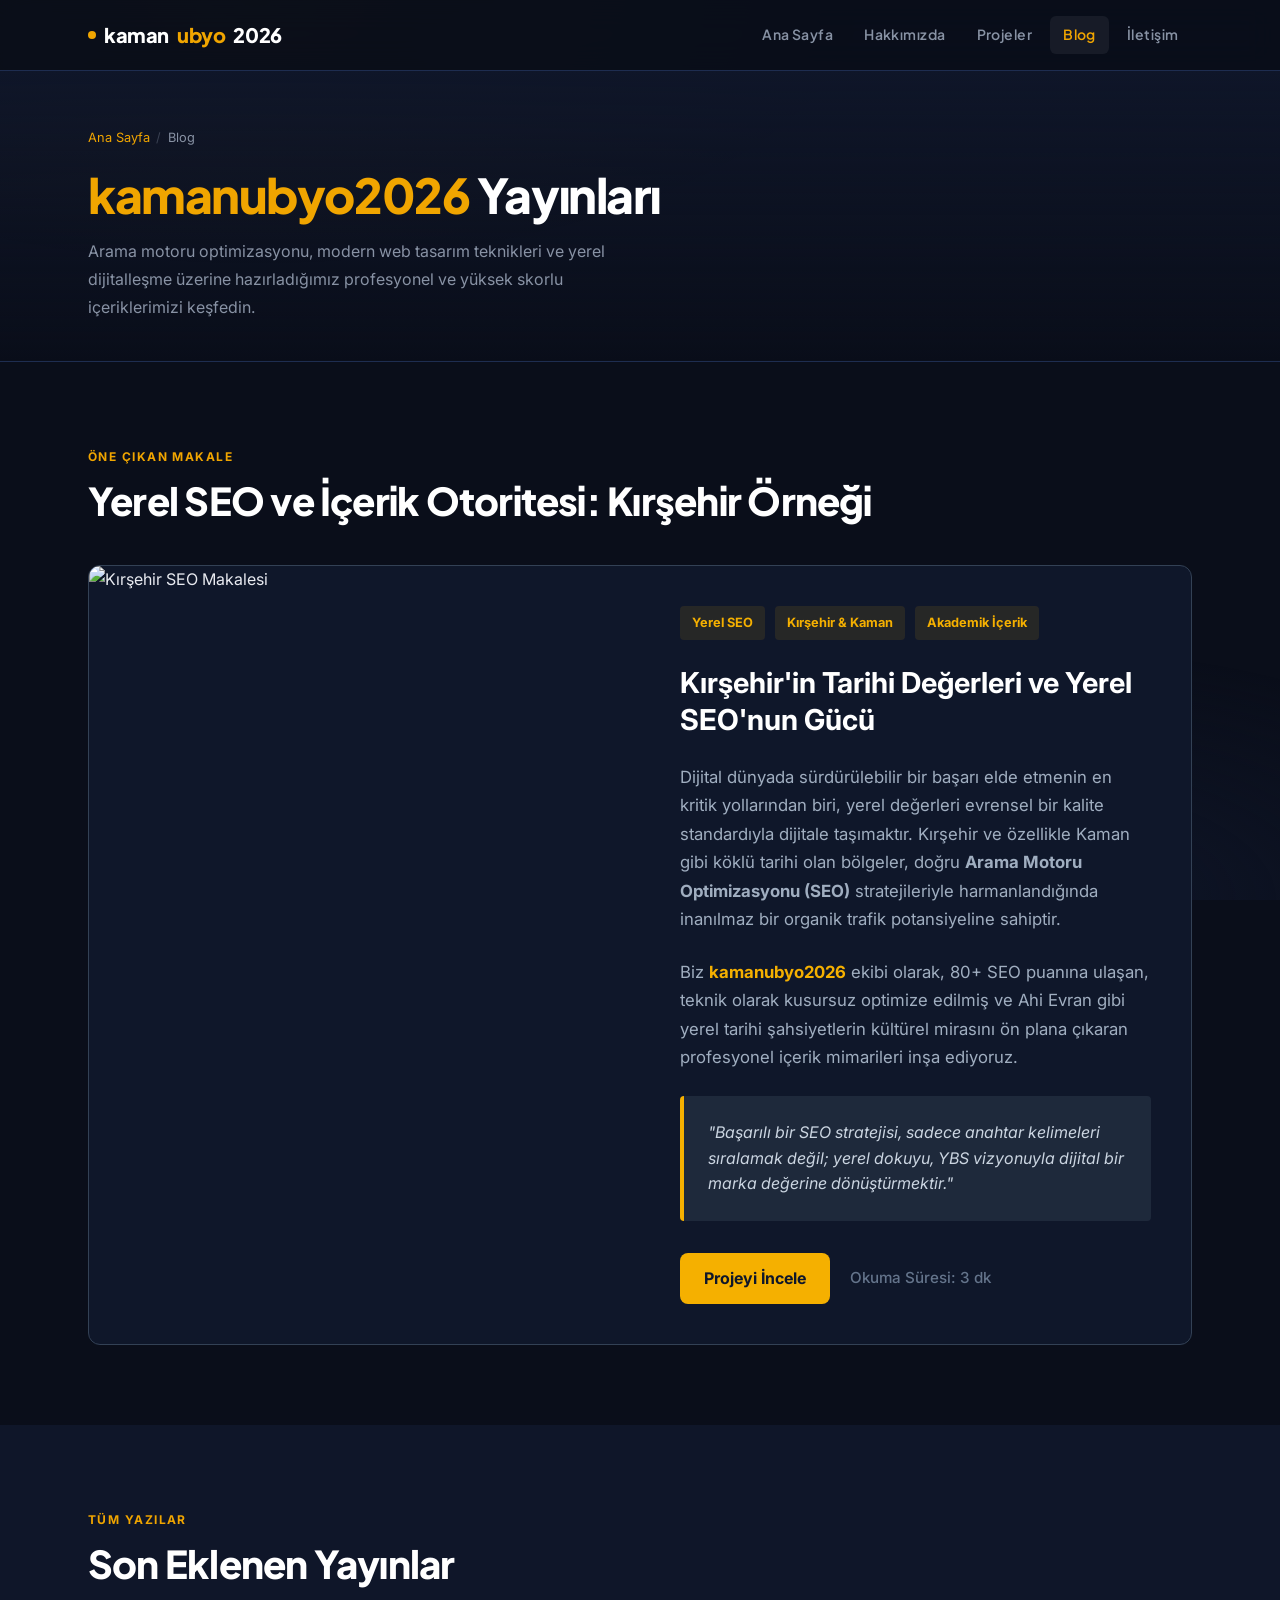
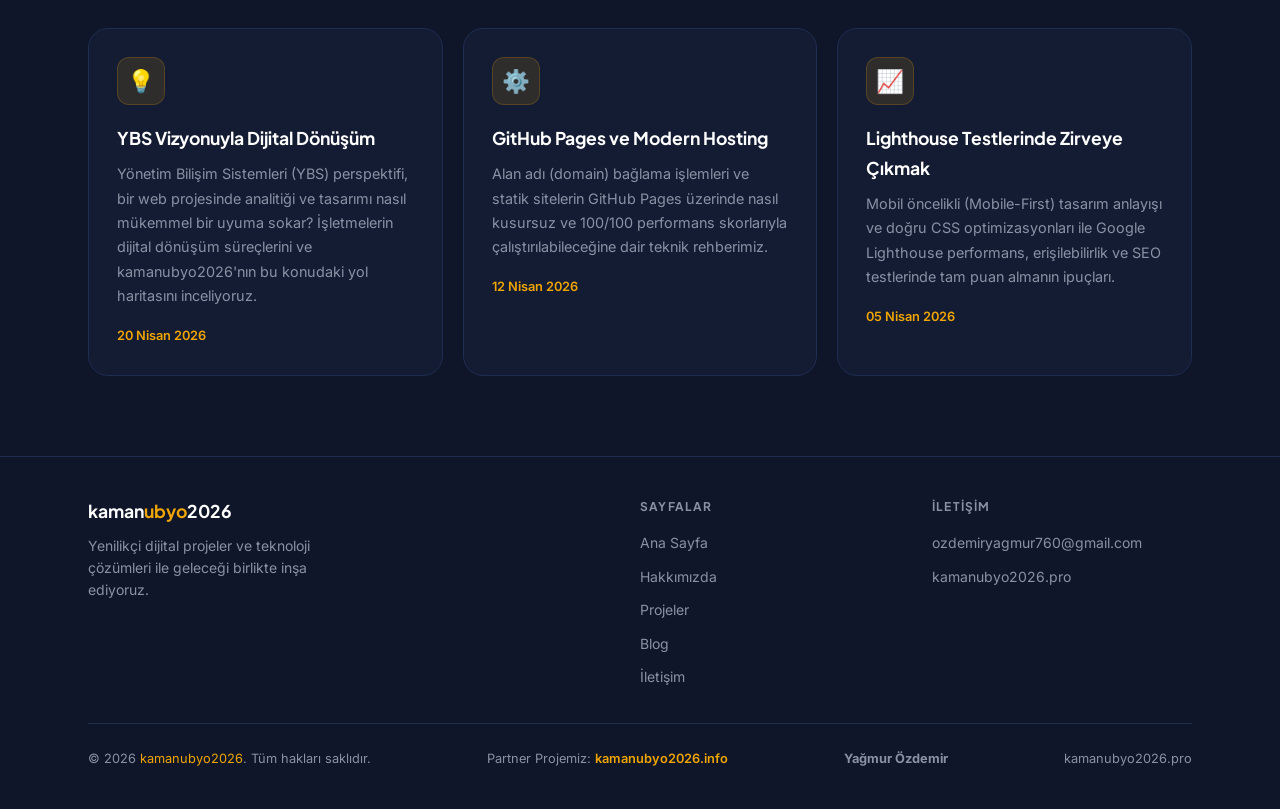
==== blog.html @ b4029be7 "Add files via upload" ====
<!DOCTYPE html>
<html lang="tr" dir="ltr">
<head>
  <meta charset="UTF-8" />
  <meta name="viewport" content="width=device-width, initial-scale=1.0" />

  <title>Blog ve Yayınlar | kamanubyo2026 Dijital Vizyonu</title>
  <meta name="description" content="kamanubyo2026'nın dijital dönüşüm, SEO stratejileri ve yerel tarih odaklı profesyonel makalelerini okuyun. Yönetim Bilişim Sistemleri vizyonuyla hazırlanan özgün içerikler." />
  <meta name="keywords" content="kamanubyo2026 blog, SEO makaleleri, Kırşehir yerel SEO, web tasarım trendleri, dijital içerik" />
  <meta name="author" content="kamanubyo2026" />
  <meta name="robots" content="index, follow, max-snippet:-1, max-image-preview:large, max-video-preview:-1" />

  <link rel="canonical" href="https://kamanubyo2026.pro/blog.html" />

  <meta property="og:type" content="blog" />
  <meta property="og:title" content="Blog ve Yayınlar | kamanubyo2026 Dijital Vizyonu" />
  <meta property="og:description" content="Dijital dünyaya, modern SEO taktiklerine ve projelere dair en güncel yazılarımızı keşfedin." />
  <meta property="og:url" content="https://kamanubyo2026.pro/blog.html" />
  <meta property="og:site_name" content="kamanubyo2026" />
  <meta property="og:locale" content="tr_TR" />
  <meta property="og:image" content="https://kamanubyo2026.pro/og-image.png" />
  <meta property="og:image:alt" content="kamanubyo2026 blog sayfası" />

  <meta name="twitter:card" content="summary_large_image" />
  <meta name="twitter:title" content="Blog ve Yayınlar | kamanubyo2026" />
  <meta name="twitter:description" content="kamanubyo2026 ekibinin profesyonel dijital yayınlarını inceleyin." />
  <meta name="twitter:image" content="https://kamanubyo2026.pro/og-image.png" />

  <link rel="preconnect" href="https://fonts.googleapis.com" />
  <link rel="preconnect" href="https://fonts.gstatic.com" crossorigin />

  <link rel="icon" type="image/svg+xml" href="data:image/svg+xml,%3Csvg xmlns='http://www.w3.org/2000/svg' viewBox='0 0 32 32'%3E%3Crect width='32' height='32' rx='6' fill='%23f0a500'/%3E%3Ctext x='16' y='22' text-anchor='middle' font-family='sans-serif' font-weight='800' font-size='16' fill='%230a0e1a'%3EK%3C/text%3E%3C/svg%3E" />

  <link rel="stylesheet" href="style.css" />

  <script type="application/ld+json">
  {
    "@context": "https://schema.org",
    "@type": "Blog",
    "@id": "https://kamanubyo2026.pro/blog.html",
    "url": "https://kamanubyo2026.pro/blog.html",
    "name": "kamanubyo2026 Blog ve Yayınlar",
    "description": "Yönetim Bilişim Sistemleri vizyonuyla dijital dünyadan, yerel SEO çalışmalarından ve web trendlerinden güncel makaleler.",
    "publisher": {
      "@type": "Organization",
      "@id": "https://kamanubyo2026.pro/#organization",
      "name": "kamanubyo2026",
      "logo": {
        "@type": "ImageObject",
        "url": "https://kamanubyo2026.pro/logo.png"
      }
    },
    "blogPost": [
      {
        "@type": "BlogPosting",
        "headline": "Kırşehir'in Tarihi Değerleri ve Yerel SEO'nun Gücü",
        "url": "https://kamanubyo2026.pro/blog.html#kirsehir-seo",
        "datePublished": "2026-04-28",
        "author": {
          "@type": "Organization",
          "name": "kamanubyo2026 Ekibi"
        }
      },
      {
        "@type": "BlogPosting",
        "headline": "Yönetim Bilişim Sistemleri Vizyonuyla Dijital Dönüşüm",
        "url": "https://kamanubyo2026.pro/blog.html#ybs-vizyon",
        "datePublished": "2026-04-20",
        "author": {
          "@type": "Organization",
          "name": "kamanubyo2026 Ekibi"
        }
      }
    ]
  }
  </script>
</head>
<body>
  <div class="geo-bg" aria-hidden="true"></div>

  <a class="skip-link" href="#main-content">İçeriğe geç</a>

  <header class="site-header" role="banner">
    <div class="container">
      <div class="header-inner">
        <a href="index.html" class="site-logo" aria-label="kamanubyo2026 ana sayfasına dön">
          <span class="logo-dot" aria-hidden="true"></span>
          kaman<span>ubyo</span>2026
        </a>

        <button class="nav-toggle" aria-controls="primary-nav" aria-expanded="false" aria-label="Menüyü aç">
          <span aria-hidden="true"></span>
          <span aria-hidden="true"></span>
          <span aria-hidden="true"></span>
        </button>

        <nav id="primary-nav" class="site-nav" role="navigation" aria-label="Ana navigasyon">
          <a href="index.html"       class="nav-link">Ana Sayfa</a>
          <a href="hakkimizda.html"  class="nav-link">Hakkımızda</a>
          <a href="projeler.html"    class="nav-link">Projeler</a>
          <a href="blog.html"        class="nav-link" aria-current="page" >Blog</a>
          <a href="iletisim.html"    class="nav-link">İletişim</a>
        </nav>
      </div>
    </div>
  </header>

  <main id="main-content">

    <section class="page-hero" aria-label="Sayfa başlığı">
      <div class="container">
        <nav aria-label="Breadcrumb" class="breadcrumb">
          <a href="index.html">Ana Sayfa</a>
          <span class="breadcrumb-sep" aria-hidden="true">/</span>
          <span aria-current="page">Blog</span>
        </nav>
        <h1 class="page-hero-title">
          <span class="accent">kamanubyo2026</span> Yayınları
        </h1>
        <p class="page-hero-desc">
          Arama motoru optimizasyonu, modern web tasarım teknikleri ve yerel dijitalleşme üzerine hazırladığımız profesyonel ve yüksek skorlu içeriklerimizi keşfedin.
        </p>
      </div>
    </section>

    <section class="section" aria-labelledby="featured-post-title">
      <div class="container">
        <header class="section-header">
          <p class="section-tag">Öne Çıkan Makale</p>
          <h2 class="section-title" id="featured-post-title">Yerel SEO ve İçerik Otoritesi: Kırşehir Örneği</h2>
        </header>

        <article id="kirsehir-seo" style="display: grid; grid-template-columns: repeat(auto-fit, minmax(300px, 1fr)); gap: 0; background-color: #0f172a; border: 1px solid #334155; border-radius: 12px; overflow: hidden; margin-top: 2rem;">
          
          <div style="width: 100%; height: 100%; min-height: 350px;">
             <img src="https://images.unsplash.com/photo-1552664730-d307ca884978?auto=format&fit=crop&w=1920&q=100" alt="Kırşehir SEO Makalesi" style="width: 100%; height: 100%; object-fit: cover; display: block;">
          </div>

          <div style="padding: 2.5rem;">
            <div style="display: flex; gap: 10px; margin-bottom: 1.5rem; flex-wrap: wrap;">
              <span style="background: rgba(245, 176, 0, 0.1); color: #f5b000; padding: 6px 12px; border-radius: 4px; font-size: 0.8rem; font-weight: bold;">Yerel SEO</span>
              <span style="background: rgba(245, 176, 0, 0.1); color: #f5b000; padding: 6px 12px; border-radius: 4px; font-size: 0.8rem; font-weight: bold;">Kırşehir & Kaman</span>
              <span style="background: rgba(245, 176, 0, 0.1); color: #f5b000; padding: 6px 12px; border-radius: 4px; font-size: 0.8rem; font-weight: bold;">Akademik İçerik</span>
            </div>
            
            <h3 style="font-size: 1.8rem; margin-bottom: 1.5rem; color: #fff; line-height: 1.3;">Kırşehir'in Tarihi Değerleri ve Yerel SEO'nun Gücü</h3>
            
            <p style="font-size: 1.05rem; line-height: 1.7; margin-bottom: 1.5rem; color: #a0aec0;">
              Dijital dünyada sürdürülebilir bir başarı elde etmenin en kritik yollarından biri, yerel değerleri evrensel bir kalite standardıyla dijitale taşımaktır. Kırşehir ve özellikle Kaman gibi köklü tarihi olan bölgeler, doğru <strong>Arama Motoru Optimizasyonu (SEO)</strong> stratejileriyle harmanlandığında inanılmaz bir organik trafik potansiyeline sahiptir.
            </p>
            
            <p style="font-size: 1.05rem; line-height: 1.7; margin-bottom: 1.5rem; color: #a0aec0;">
              Biz <span style="color: #f5b000; font-weight: bold;">kamanubyo2026</span> ekibi olarak, 80+ SEO puanına ulaşan, teknik olarak kusursuz optimize edilmiş ve Ahi Evran gibi yerel tarihi şahsiyetlerin kültürel mirasını ön plana çıkaran profesyonel içerik mimarileri inşa ediyoruz.
            </p>
            
            <div style="background-color: #1e293b; padding: 1.5rem; border-left: 4px solid #f5b000; border-radius: 4px; margin-bottom: 2rem;">
              <p style="font-style: italic; color: #cbd5e1; margin: 0; line-height: 1.6;">
                "Başarılı bir SEO stratejisi, sadece anahtar kelimeleri sıralamak değil; yerel dokuyu, YBS vizyonuyla dijital bir marka değerine dönüştürmektir."
              </p>
            </div>
            
            <div style="display: flex; gap: 20px; align-items: center; flex-wrap: wrap;">
              <a href="iletisim.html" style="background-color: #f5b000; color: #0f172a; padding: 12px 24px; border-radius: 8px; font-weight: bold; text-decoration: none; display: inline-block;">Projeyi İncele</a>
              <span style="color: #64748b; font-size: 0.95rem; font-weight: 500;">Okuma Süresi: 3 dk</span>
            </div>
          </div>

        </article>
      </div>
    </section>

    <section class="section section-alt" aria-labelledby="other-posts-title">
      <div class="container">
        <header class="section-header">
          <p class="section-tag">Tüm Yazılar</p>
          <h2 class="section-title" id="other-posts-title">Son Eklenen Yayınlar</h2>
        </header>

        <div class="cards-grid" role="list">
          
          <article class="card" role="listitem" id="ybs-vizyon">
            <div class="card-icon" aria-hidden="true">💡</div>
            <h3 class="card-title">YBS Vizyonuyla Dijital Dönüşüm</h3>
            <p class="card-text" style="margin-bottom: 1rem;">
              Yönetim Bilişim Sistemleri (YBS) perspektifi, bir web projesinde analitiği ve tasarımı nasıl mükemmel bir uyuma sokar? İşletmelerin dijital dönüşüm süreçlerini ve kamanubyo2026'nın bu konudaki yol haritasını inceliyoruz.
            </p>
            <p style="font-size: 0.8rem; color: var(--color-accent); font-weight: 600;">20 Nisan 2026</p>
          </article>

          <article class="card" role="listitem">
            <div class="card-icon" aria-hidden="true">⚙️</div>
            <h3 class="card-title">GitHub Pages ve Modern Hosting</h3>
            <p class="card-text" style="margin-bottom: 1rem;">
              Alan adı (domain) bağlama işlemleri ve statik sitelerin GitHub Pages üzerinde nasıl kusursuz ve 100/100 performans skorlarıyla çalıştırılabileceğine dair teknik rehberimiz.
            </p>
            <p style="font-size: 0.8rem; color: var(--color-accent); font-weight: 600;">12 Nisan 2026</p>
          </article>

          <article class="card" role="listitem">
            <div class="card-icon" aria-hidden="true">📈</div>
            <h3 class="card-title">Lighthouse Testlerinde Zirveye Çıkmak</h3>
            <p class="card-text" style="margin-bottom: 1rem;">
              Mobil öncelikli (Mobile-First) tasarım anlayışı ve doğru CSS optimizasyonları ile Google Lighthouse performans, erişilebilirlik ve SEO testlerinde tam puan almanın ipuçları.
            </p>
            <p style="font-size: 0.8rem; color: var(--color-accent); font-weight: 600;">05 Nisan 2026</p>
          </article>

        </div>
      </div>
    </section>

  </main>

  <footer class="site-footer" role="contentinfo">
    <div class="container">
      <div class="footer-inner">
        <div>
          <p class="footer-brand">kaman<span>ubyo</span>2026</p>
          <p class="footer-desc">
            Yenilikçi dijital projeler ve teknoloji çözümleri ile geleceği birlikte inşa ediyoruz.
          </p>
        </div>
        <nav aria-label="Footer navigasyonu">
          <p class="footer-nav-title">Sayfalar</p>
          <ul class="footer-nav-list">
            <li><a href="index.html">Ana Sayfa</a></li>
            <li><a href="hakkimizda.html">Hakkımızda</a></li>
            <li><a href="projeler.html">Projeler</a></li>
            <li><a href="blog.html">Blog</a></li>
            <li><a href="iletisim.html">İletişim</a></li>
          </ul>
        </nav>
        <div>
          <p class="footer-nav-title">İletişim</p>
          <ul class="footer-nav-list">
            <li><a href="mailto:ozdemiryagmur760@gmail.com">ozdemiryagmur760@gmail.com</a></li>
            <li><a href="https://kamanubyo2026.pro">kamanubyo2026.pro</a></li>
          </ul>
        </div>
      </div>
      <div class="footer-bottom">
        <p>© 2026 <a href="index.html">kamanubyo2026</a>. Tüm hakları saklıdır.</p>
        <p style="font-size: 0.8rem;">
          Partner Projemiz: <a href="https://www.kamanubyo2026.info" target="_blank" rel="noopener noreferrer" style="color: var(--color-accent); font-weight: 600;">kamanubyo2026.info</a>
        </p>
        <p><strong>Yağmur Özdemir</strong></p>
        <p>kamanubyo2026.pro</p>
      </div>
    </div>
  </footer>

  <script>
    const toggle = document.querySelector('.nav-toggle');
    const nav    = document.querySelector('.site-nav');
    toggle.addEventListener('click', () => {
      const open = nav.classList.toggle('open');
      toggle.setAttribute('aria-expanded', open);
    });
  </script>
</body>
</html>
---- style.css ----
/* ============================================================
   kamanubyo2026.pro — Premium Global Stylesheet
   Mobile-First | CSS Grid + Flexbox | Google Web Vitals Opt.
   ============================================================ */

/* ── Google Fonts (preconnect for performance) ── */
/* Eski ezik fontu sildik, yerine premium Plus Jakarta Sans ve Inter'i ekledik */
@import url('https://fonts.googleapis.com/css2?family=Inter:wght@400;500;600&family=Plus+Jakarta+Sans:wght@500;700;800&display=swap');

/* ── CSS Custom Properties ── */
:root {
  --color-bg:         #0a0e1a;
  --color-bg-alt:     #0f1629;
  --color-bg-card:    #141c33;
  --color-accent:     #f0a500;
  --color-accent-dim: #c4840a;
  --color-text:       #e8eaf0;
  --color-text-muted: #8892a4;
  --color-border:     #1e2d50;
  --color-white:      #ffffff;

  /* Yeni Keskin Fontlar */
  --font-display: 'Plus Jakarta Sans', sans-serif;
  --font-body:    'Inter', sans-serif;

  --radius-sm:  6px;
  --radius-md:  12px;
  --radius-lg:  20px;

  --shadow-card: 0 8px 32px rgba(0,0,0,.5);
  --shadow-glow: 0 0 28px rgba(240,165,0,.25);

  --transition: 0.3s cubic-bezier(0.25, 0.8, 0.25, 1);

  --max-width:   1200px;
  --padding-x:   1.25rem;
}

/* ── Custom Scrollbar (Premium Detay) ── */
::-webkit-scrollbar {
  width: 10px;
}
::-webkit-scrollbar-track {
  background: var(--color-bg);
}
::-webkit-scrollbar-thumb {
  background: var(--color-border);
  border-radius: 5px;
}
::-webkit-scrollbar-thumb:hover {
  background: var(--color-accent-dim);
}

/* ── Custom Text Selection (Premium Detay) ── */
::selection {
  background: var(--color-accent);
  color: var(--color-bg);
}

/* ── Reset & Base ── */
*, *::before, *::after { box-sizing: border-box; margin: 0; padding: 0; }

html {
  scroll-behavior: smooth;
  -webkit-text-size-adjust: 100%;
  font-size: 16px;
}

body {
  font-family: var(--font-body);
  background-color: var(--color-bg);
  color: var(--color-text);
  line-height: 1.7;
  min-height: 100vh;
  display: flex;
  flex-direction: column;
  overflow-x: hidden;
}

img, video, svg { max-width: 100%; display: block; }
a { color: inherit; text-decoration: none; }
ul, ol { list-style: none; }

/* ── Focus Visible (a11y) ── */
:focus-visible {
  outline: 2px solid var(--color-accent);
  outline-offset: 3px;
  border-radius: var(--radius-sm);
}

/* ── Skip Link (a11y) ── */
.skip-link {
  position: absolute;
  top: -100%;
  left: 1rem;
  background: var(--color-accent);
  color: var(--color-bg);
  padding: .5rem 1rem;
  border-radius: 0 0 var(--radius-sm) var(--radius-sm);
  font-weight: 700;
  z-index: 9999;
  transition: top var(--transition);
}
.skip-link:focus { top: 0; }

/* ── Container ── */
.container {
  width: 100%;
  max-width: var(--max-width);
  margin-inline: auto;
  padding-inline: var(--padding-x);
}

/* ── Geometric background pattern (Nefes Alan Animasyon) ── */
.geo-bg {
  position: fixed;
  inset: 0;
  z-index: -1;
  background:
    radial-gradient(ellipse 80% 50% at 20% 0%, rgba(240,165,0,.08) 0%, transparent 60%),
    radial-gradient(ellipse 60% 40% at 80% 100%, rgba(15,22,41,.95) 0%, transparent 70%);
  pointer-events: none;
  animation: bgShift 20s ease-in-out infinite alternate;
}
@keyframes bgShift {
  0% { transform: scale(1); opacity: 0.8; }
  100% { transform: scale(1.05); opacity: 1; }
}

/* ============================================================
   HEADER & NAV
   ============================================================ */
.site-header {
  position: sticky;
  top: 0;
  z-index: 100;
  background: rgba(10,14,26,.88);
  backdrop-filter: blur(16px) saturate(1.5);
  -webkit-backdrop-filter: blur(16px) saturate(1.5);
  border-bottom: 1px solid var(--color-border);
}

.header-inner {
  display: flex;
  align-items: center;
  justify-content: space-between;
  padding-block: 1rem;
  gap: 1rem;
}

/* Logo */
.site-logo {
  font-family: var(--font-display);
  font-weight: 800;
  font-size: 1.25rem;
  letter-spacing: -.02em;
  color: var(--color-white);
  display: flex;
  align-items: center;
  gap: .5rem;
  flex-shrink: 0;
}
.site-logo span {
  color: var(--color-accent);
}
.logo-dot {
  width: 8px;
  height: 8px;
  background: var(--color-accent);
  border-radius: 50%;
  display: inline-block;
  animation: pulse 2.4s ease-in-out infinite;
}
@keyframes pulse {
  0%, 100% { transform: scale(1); opacity: 1; box-shadow: 0 0 0 rgba(240,165,0,0); }
  50% { transform: scale(1.3); opacity: .7; box-shadow: 0 0 10px rgba(240,165,0,.5); }
}

/* Nav */
.site-nav {
  display: flex;
  align-items: center;
  gap: .25rem;
}

.nav-link {
  font-family: var(--font-display);
  font-size: .875rem;
  font-weight: 600;
  letter-spacing: .03em;
  color: var(--color-text-muted);
  padding: .45rem .85rem;
  border-radius: var(--radius-sm);
  transition: color var(--transition), background var(--transition);
}
.nav-link:hover,
.nav-link[aria-current="page"] {
  color: var(--color-white);
  background: rgba(255,255,255,.06);
}
.nav-link[aria-current="page"] {
  color: var(--color-accent);
}

/* Mobile nav toggle */
.nav-toggle {
  display: none;
  background: none;
  border: 1px solid var(--color-border);
  border-radius: var(--radius-sm);
  padding: .45rem .6rem;
  cursor: pointer;
  color: var(--color-text);
  flex-direction: column;
  gap: 4px;
  align-items: center;
  justify-content: center;
}
.nav-toggle span {
  display: block;
  width: 20px;
  height: 2px;
  background: currentColor;
  border-radius: 2px;
  transition: transform var(--transition), opacity var(--transition);
}

/* ============================================================
   FOOTER
   ============================================================ */
.site-footer {
  margin-top: auto;
  background: var(--color-bg-alt);
  border-top: 1px solid var(--color-border);
  padding-block: 2.5rem;
}

.footer-inner {
  display: grid;
  gap: 2rem;
}

.footer-brand {
  font-family: var(--font-display);
  font-weight: 700;
  font-size: 1.1rem;
  color: var(--color-white);
  margin-bottom: .5rem;
}
.footer-brand span { color: var(--color-accent); }

.footer-desc {
  font-size: .875rem;
  color: var(--color-text-muted);
  max-width: 28ch;
  line-height: 1.6;
}

.footer-nav-title {
  font-family: var(--font-display);
  font-size: .75rem;
  font-weight: 700;
  letter-spacing: .1em;
  text-transform: uppercase;
  color: var(--color-text-muted);
  margin-bottom: .75rem;
}
.footer-nav-list { display: flex; flex-direction: column; gap: .4rem; }
.footer-nav-list a {
  font-size: .875rem;
  color: var(--color-text-muted);
  transition: color var(--transition);
}
.footer-nav-list a:hover { color: var(--color-accent); transform: translateX(3px); display: inline-block; }

.footer-bottom {
  margin-top: 2rem;
  padding-top: 1.5rem;
  border-top: 1px solid var(--color-border);
  font-size: .8rem;
  color: var(--color-text-muted);
  display: flex;
  flex-wrap: wrap;
  gap: .5rem;
  justify-content: space-between;
  align-items: center;
}
.footer-bottom a {
  color: var(--color-accent);
  transition: opacity var(--transition);
}
.footer-bottom a:hover { opacity: .75; }

/* ============================================================
   HERO — INDEX
   ============================================================ */
.hero {
  padding-block: 5rem 4rem;
  position: relative;
  overflow: hidden;
}
.hero::before {
  content: '';
  position: absolute;
  top: -40%;
  right: -20%;
  width: 600px;
  height: 600px;
  background: radial-gradient(circle, rgba(240,165,0,.1) 0%, transparent 65%);
  pointer-events: none;
}

.hero-eyebrow {
  display: inline-flex;
  align-items: center;
  gap: .5rem;
  font-size: .8rem;
  font-weight: 600;
  letter-spacing: .12em;
  text-transform: uppercase;
  color: var(--color-accent);
  background: rgba(240,165,0,.1);
  border: 1px solid rgba(240,165,0,.2);
  border-radius: 999px;
  padding: .3rem .9rem;
  margin-bottom: 1.5rem;
}

.hero-title {
  font-family: var(--font-display);
  font-weight: 800;
  font-size: clamp(2rem, 5vw, 3.8rem); /* Fontu hafif dengeledik */
  line-height: 1.25; /* Satırlar arası nefes aldı */
  letter-spacing: -0.01em; /* Harfler birbirinden ayrıldı */
  color: var(--color-white);
  max-width: 16ch;
  margin-bottom: 1.25rem;
}
.hero-title .accent { color: var(--color-accent); }

.hero-sub {
  font-size: 1.1rem;
  color: var(--color-text-muted);
  max-width: 52ch;
  margin-bottom: 2.5rem;
  line-height: 1.75;
}

.btn-group { display: flex; flex-wrap: wrap; gap: .75rem; }

.btn {
  display: inline-flex;
  align-items: center;
  gap: .5rem;
  font-family: var(--font-display);
  font-size: .9rem;
  font-weight: 700;
  padding: .75rem 1.5rem;
  border-radius: var(--radius-md);
  border: 2px solid transparent;
  cursor: pointer;
  transition: all var(--transition);
  text-decoration: none;
  white-space: nowrap;
}
.btn-primary {
  background: var(--color-accent);
  color: var(--color-bg);
  border-color: var(--color-accent);
}
.btn-primary:hover {
  background: var(--color-accent-dim);
  border-color: var(--color-accent-dim);
  transform: translateY(-3px);
  box-shadow: var(--shadow-glow);
}
.btn-outline {
  background: transparent;
  color: var(--color-text);
  border-color: var(--color-border);
}
.btn-outline:hover {
  border-color: var(--color-accent);
  color: var(--color-accent);
  transform: translateY(-3px);
}

/* Stats bar */
.stats-bar {
  display: grid;
  grid-template-columns: repeat(2, 1fr);
  gap: 1px;
  background: var(--color-border);
  border: 1px solid var(--color-border);
  border-radius: var(--radius-lg);
  overflow: hidden;
  margin-top: 4rem;
}
.stat-item {
  background: var(--color-bg-card);
  padding: 1.5rem;
  text-align: center;
  transition: background var(--transition);
}
.stat-item:hover {
  background: rgba(20, 28, 51, 0.8);
}
.stat-number {
  font-family: var(--font-display);
  font-weight: 800;
  font-size: 2rem;
  color: var(--color-accent);
  line-height: 1;
  margin-bottom: .25rem;
}
.stat-label {
  font-size: .8rem;
  color: var(--color-text-muted);
  text-transform: uppercase;
  letter-spacing: .05em;
}

/* ============================================================
   SECTION COMMONS
   ============================================================ */
.section { padding-block: 4rem; }
.section-alt { background: var(--color-bg-alt); }

.section-header { margin-bottom: 2.5rem; }
.section-tag {
  display: inline-block;
  font-size: .75rem;
  font-weight: 700;
  letter-spacing: .12em;
  text-transform: uppercase;
  color: var(--color-accent);
  margin-bottom: .6rem;
}
.section-title {
  font-family: var(--font-display);
  font-weight: 800;
  font-size: clamp(1.6rem, 3.5vw, 2.4rem);
  line-height: 1.25;
  letter-spacing: -.02em;
  color: var(--color-white);
  margin-bottom: .75rem;
}
.section-lead {
  font-size: 1rem;
  color: var(--color-text-muted);
  max-width: 58ch;
  line-height: 1.75;
}

/* ============================================================
   CARDS — GRID
   ============================================================ */
.cards-grid {
  display: grid;
  gap: 1.25rem;
}

.card {
  background: var(--color-bg-card);
  border: 1px solid var(--color-border);
  border-radius: var(--radius-lg);
  padding: 1.75rem;
  transition: all var(--transition);
}
.card:hover {
  border-color: rgba(240,165,0,.4);
  transform: translateY(-5px);
  box-shadow: var(--shadow-card), var(--shadow-glow);
}

.card-icon {
  width: 48px;
  height: 48px;
  background: rgba(240,165,0,.12);
  border: 1px solid rgba(240,165,0,.2);
  border-radius: var(--radius-md);
  display: flex;
  align-items: center;
  justify-content: center;
  font-size: 1.4rem;
  margin-bottom: 1.2rem;
  transition: transform var(--transition);
}
.card:hover .card-icon {
  transform: scale(1.1);
}
.card-title {
  font-family: var(--font-display);
  font-weight: 700;
  font-size: 1.1rem;
  color: var(--color-white);
  margin-bottom: .5rem;
}
.card-text {
  font-size: .9rem;
  color: var(--color-text-muted);
  line-height: 1.7;
}

/* ============================================================
   PROJE CARDS
   ============================================================ */
.project-card {
  background: var(--color-bg-card);
  border: 1px solid var(--color-border);
  border-radius: var(--radius-lg);
  overflow: hidden;
  transition: all var(--transition);
}
.project-card:hover {
  border-color: rgba(240,165,0,.5);
  transform: translateY(-6px);
  box-shadow: var(--shadow-card), var(--shadow-glow);
}
.project-thumb {
  height: 160px;
  background: linear-gradient(135deg, var(--color-bg-alt) 0%, var(--color-border) 100%);
  display: flex;
  align-items: center;
  justify-content: center;
  font-size: 3rem;
  position: relative;
  overflow: hidden;
  transition: transform var(--transition);
}
.project-card:hover .project-thumb {
  font-size: 3.4rem;
}
.project-thumb::after {
  content: '';
  position: absolute;
  inset: 0;
  background: linear-gradient(to bottom, transparent 50%, rgba(10,14,26,.5));
}
.project-body { padding: 1.5rem; }
.project-tags {
  display: flex;
  flex-wrap: wrap;
  gap: .4rem;
  margin-bottom: .9rem;
}
.tag {
  font-size: .72rem;
  font-weight: 600;
  letter-spacing: .06em;
  text-transform: uppercase;
  color: var(--color-accent);
  background: rgba(240,165,0,.1);
  border: 1px solid rgba(240,165,0,.2);
  padding: .2rem .6rem;
  border-radius: 999px;
}
.project-title {
  font-family: var(--font-display);
  font-weight: 700;
  font-size: 1.1rem;
  color: var(--color-white);
  margin-bottom: .5rem;
}
.project-desc {
  font-size: .875rem;
  color: var(--color-text-muted);
  line-height: 1.65;
  margin-bottom: 1.25rem;
}
.project-link {
  display: inline-flex;
  align-items: center;
  gap: .4rem;
  font-size: .85rem;
  font-weight: 600;
  color: var(--color-accent);
  transition: gap var(--transition);
}
.project-link:hover { gap: .7rem; }
.project-link::after { content: '→'; }

/* ============================================================
   ABOUT PAGE
   ============================================================ */
.about-grid {
  display: grid;
  gap: 2.5rem;
}

.about-visual {
  background: var(--color-bg-card);
  border: 1px solid var(--color-border);
  border-radius: var(--radius-lg);
  padding: 2.5rem;
  display: flex;
  align-items: center;
  justify-content: center;
  min-height: 260px;
  position: relative;
  overflow: hidden;
}
.about-visual::before {
  content: '';
  position: absolute;
  inset: 0;
  background:
    repeating-linear-gradient(
      90deg,
      rgba(240,165,0,.03) 0px,
      rgba(240,165,0,.03) 1px,
      transparent 1px,
      transparent 48px
    ),
    repeating-linear-gradient(
      0deg,
      rgba(240,165,0,.03) 0px,
      rgba(240,165,0,.03) 1px,
      transparent 1px,
      transparent 48px
    );
}
.about-monogram {
  font-family: var(--font-display);
  font-weight: 800;
  font-size: clamp(3rem, 10vw, 6rem);
  letter-spacing: -.05em;
  color: transparent;
  -webkit-text-stroke: 2px rgba(240,165,0,.4);
  position: relative;
  z-index: 1;
  line-height: 1;
}

.values-list { display: grid; gap: 1rem; }
.value-item {
  display: flex;
  gap: 1rem;
  align-items: flex-start;
  transition: transform var(--transition);
}
.value-item:hover {
  transform: translateX(5px);
}
.value-icon {
  flex-shrink: 0;
  width: 36px;
  height: 36px;
  background: rgba(240,165,0,.12);
  border-radius: var(--radius-sm);
  display: flex;
  align-items: center;
  justify-content: center;
  font-size: 1rem;
}
.value-content h3 {
  font-family: var(--font-display);
  font-weight: 700;
  font-size: .95rem;
  color: var(--color-white);
  margin-bottom: .25rem;
}
.value-content p {
  font-size: .875rem;
  color: var(--color-text-muted);
  line-height: 1.6;
}

/* Timeline */
.timeline { position: relative; padding-left: 1.5rem; }
.timeline::before {
  content: '';
  position: absolute;
  left: 0;
  top: .5rem;
  bottom: .5rem;
  width: 2px;
  background: linear-gradient(to bottom, var(--color-accent), transparent);
  border-radius: 2px;
}
.timeline-item {
  position: relative;
  padding-left: 1.5rem;
  margin-bottom: 2rem;
  transition: transform var(--transition);
}
.timeline-item:hover {
  transform: translateX(5px);
}
.timeline-item::before {
  content: '';
  position: absolute;
  left: -1.5rem;
  top: .5rem;
  width: 10px;
  height: 10px;
  background: var(--color-accent);
  border-radius: 50%;
  border: 2px solid var(--color-bg);
  transition: box-shadow var(--transition);
}
.timeline-item:hover::before {
  box-shadow: 0 0 10px rgba(240,165,0,.6);
}
.timeline-year {
  font-size: .75rem;
  font-weight: 700;
  letter-spacing: .1em;
  text-transform: uppercase;
  color: var(--color-accent);
  margin-bottom: .25rem;
}
.timeline-title {
  font-family: var(--font-display);
  font-weight: 700;
  font-size: 1rem;
  color: var(--color-white);
  margin-bottom: .3rem;
}
.timeline-text {
  font-size: .875rem;
  color: var(--color-text-muted);
  line-height: 1.65;
}

/* ============================================================
   CONTACT PAGE
   ============================================================ */
.contact-grid {
  display: grid;
  gap: 2.5rem;
}

.contact-info-list {
  display: flex;
  flex-direction: column;
  gap: 1rem;
}
.contact-info-item {
  display: flex;
  gap: 1rem;
  align-items: center;
  background: var(--color-bg-card);
  border: 1px solid var(--color-border);
  border-radius: var(--radius-md);
  padding: 1rem 1.25rem;
  transition: border-color var(--transition), box-shadow var(--transition), transform var(--transition);
}
.contact-info-item:hover { 
  border-color: rgba(240,165,0,.4); 
  transform: translateY(-3px);
  box-shadow: var(--shadow-glow);
}
.ci-icon {
  flex-shrink: 0;
  width: 40px;
  height: 40px;
  background: rgba(240,165,0,.1);
  border-radius: var(--radius-sm);
  display: flex;
  align-items: center;
  justify-content: center;
  font-size: 1.1rem;
}
.ci-label {
  font-size: .75rem;
  font-weight: 600;
  text-transform: uppercase;
  letter-spacing: .08em;
  color: var(--color-text-muted);
  margin-bottom: .15rem;
}
.ci-value {
  font-size: .9rem;
  color: var(--color-white);
  font-weight: 500;
}

/* Form */
.contact-form {
  background: var(--color-bg-card);
  border: 1px solid var(--color-border);
  border-radius: var(--radius-lg);
  padding: 2rem;
}

.form-grid { display: grid; gap: 1.25rem; }

.form-group { display: flex; flex-direction: column; gap: .45rem; }
.form-label {
  font-size: .82rem;
  font-weight: 600;
  letter-spacing: .04em;
  color: var(--color-text-muted);
}
.form-label .required {
  color: var(--color-accent);
  margin-left: .2rem;
}

.form-input,
.form-select,
.form-textarea {
  background: rgba(255,255,255,.04);
  border: 1px solid var(--color-border);
  border-radius: var(--radius-md);
  color: var(--color-text);
  font-family: var(--font-body);
  font-size: .9rem;
  padding: .7rem 1rem;
  transition: border-color var(--transition), box-shadow var(--transition);
  width: 100%;
  -webkit-appearance: none;
  appearance: none;
}
.form-input::placeholder,
.form-textarea::placeholder {
  color: rgba(136,146,164,.5);
}
.form-input:focus,
.form-select:focus,
.form-textarea:focus {
  outline: none;
  border-color: var(--color-accent);
  box-shadow: 0 0 0 3px rgba(240,165,0,.15);
}
.form-select {
  background-image: url("data:image/svg+xml,%3Csvg xmlns='http://www.w3.org/2000/svg' width='12' height='8' fill='none'%3E%3Cpath d='M1 1l5 5 5-5' stroke='%238892a4' stroke-width='1.5' stroke-linecap='round' stroke-linejoin='round'/%3E%3C/svg%3E");
  background-repeat: no-repeat;
  background-position: right 1rem center;
  padding-right: 2.5rem;
  cursor: pointer;
}
.form-select option { background: var(--color-bg-card); }
.form-textarea { resize: vertical; min-height: 130px; }

.form-row { display: grid; gap: 1.25rem; }

.form-submit {
  margin-top: .5rem;
  width: 100%;
  justify-content: center;
  padding-block: .9rem;
  font-size: 1rem;
}

/* Form success state */
.form-success {
  display: none;
  text-align: center;
  padding: 2.5rem;
}
.form-success.visible { display: block; }
.success-icon {
  font-size: 3rem;
  margin-bottom: 1rem;
}
.success-title {
  font-family: var(--font-display);
  font-size: 1.4rem;
  font-weight: 700;
  color: var(--color-white);
  margin-bottom: .5rem;
}
.success-text { color: var(--color-text-muted); font-size: .9rem; }

/* ============================================================
   PAGE HERO (inner pages)
   ============================================================ */
.page-hero {
  padding-block: 3.5rem 2.5rem;
  border-bottom: 1px solid var(--color-border);
  background: linear-gradient(to bottom, var(--color-bg-alt), transparent);
}
.page-hero .breadcrumb {
  display: flex;
  align-items: center;
  gap: .4rem;
  font-size: .8rem;
  color: var(--color-text-muted);
  margin-bottom: 1rem;
}
.breadcrumb a { color: var(--color-accent); transition: color var(--transition); }
.breadcrumb a:hover { color: var(--color-white); }
.breadcrumb-sep { opacity: .35; }
.page-hero-title {
  font-family: var(--font-display);
  font-weight: 800;
  font-size: clamp(1.9rem, 5vw, 3rem);
  letter-spacing: -.03em;
  color: var(--color-white);
  line-height: 1.25;
  margin-bottom: .75rem;
}
.page-hero-title .accent { color: var(--color-accent); }
.page-hero-desc {
  font-size: 1rem;
  color: var(--color-text-muted);
  max-width: 56ch;
  line-height: 1.75;
}

/* ============================================================
   DIVIDER
   ============================================================ */
.divider {
  height: 1px;
  background: linear-gradient(to right, transparent, var(--color-border), transparent);
  margin-block: .5rem;
}

/* ============================================================
   CTA SECTION
   ============================================================ */
.cta-section {
  background: linear-gradient(135deg, rgba(240,165,0,.1) 0%, rgba(240,165,0,.04) 100%);
  border: 1px solid rgba(240,165,0,.18);
  border-radius: var(--radius-lg);
  padding: 3rem 2rem;
  text-align: center;
  margin-block: 1rem;
  transition: transform var(--transition), box-shadow var(--transition);
}
.cta-section:hover {
  transform: translateY(-5px);
  box-shadow: var(--shadow-glow);
}
.cta-title {
  font-family: var(--font-display);
  font-weight: 800;
  font-size: clamp(1.4rem, 3vw, 2rem);
  color: var(--color-white);
  margin-bottom: .75rem;
  letter-spacing: -.02em;
}
.cta-text {
  color: var(--color-text-muted);
  font-size: .95rem;
  margin-bottom: 1.75rem;
  max-width: 48ch;
  margin-inline: auto;
}

/* ============================================================
   RESPONSIVE BREAKPOINTS
   ============================================================ */

/* ── sm: 480px ── */
@media (min-width: 480px) {
  :root { --padding-x: 1.5rem; }
  .stats-bar { grid-template-columns: repeat(4, 1fr); }
  .form-row { grid-template-columns: 1fr 1fr; }
}

/* ── md: 768px ── */
@media (min-width: 768px) {
  :root { --padding-x: 2rem; }

  .footer-inner {
    grid-template-columns: 2fr 1fr 1fr;
  }

  .cards-grid { grid-template-columns: repeat(2, 1fr); }
  .about-grid { grid-template-columns: 1fr 1fr; align-items: start; }
  .contact-grid { grid-template-columns: 1fr 1.8fr; align-items: start; }

  .project-card { display: grid; grid-template-columns: 240px 1fr; }
  .project-thumb { height: auto; min-height: 200px; }
}

/* ── lg: 1024px ── */
@media (min-width: 1024px) {
  :root { --padding-x: 2.5rem; }
  .cards-grid { grid-template-columns: repeat(3, 1fr); }
  .hero { padding-block: 7rem 5rem; }
  .section { padding-block: 5rem; }
}

/* ── xl: 1280px ── */
@media (min-width: 1280px) {
  :root { --padding-x: 3rem; }
}

/* ── Mobile nav ── */
@media (max-width: 767px) {
  .nav-toggle {
    display: flex;
  }
  .site-nav {
    display: none;
    position: absolute;
    top: 100%;
    left: 0;
    right: 0;
    background: rgba(10,14,26,.97);
    border-bottom: 1px solid var(--color-border);
    flex-direction: column;
    padding: 1rem var(--padding-x);
    gap: .25rem;
  }
  .site-nav.open { display: flex; }
  .nav-link { width: 100%; padding: .65rem .85rem; }

  .project-card { display: block; }
}

/* ============================================================
   PRINT
   ============================================================ */
@media print {
  .site-header, .site-footer, .btn, .nav-toggle { display: none; }
  body { background: white; color: black; }
}
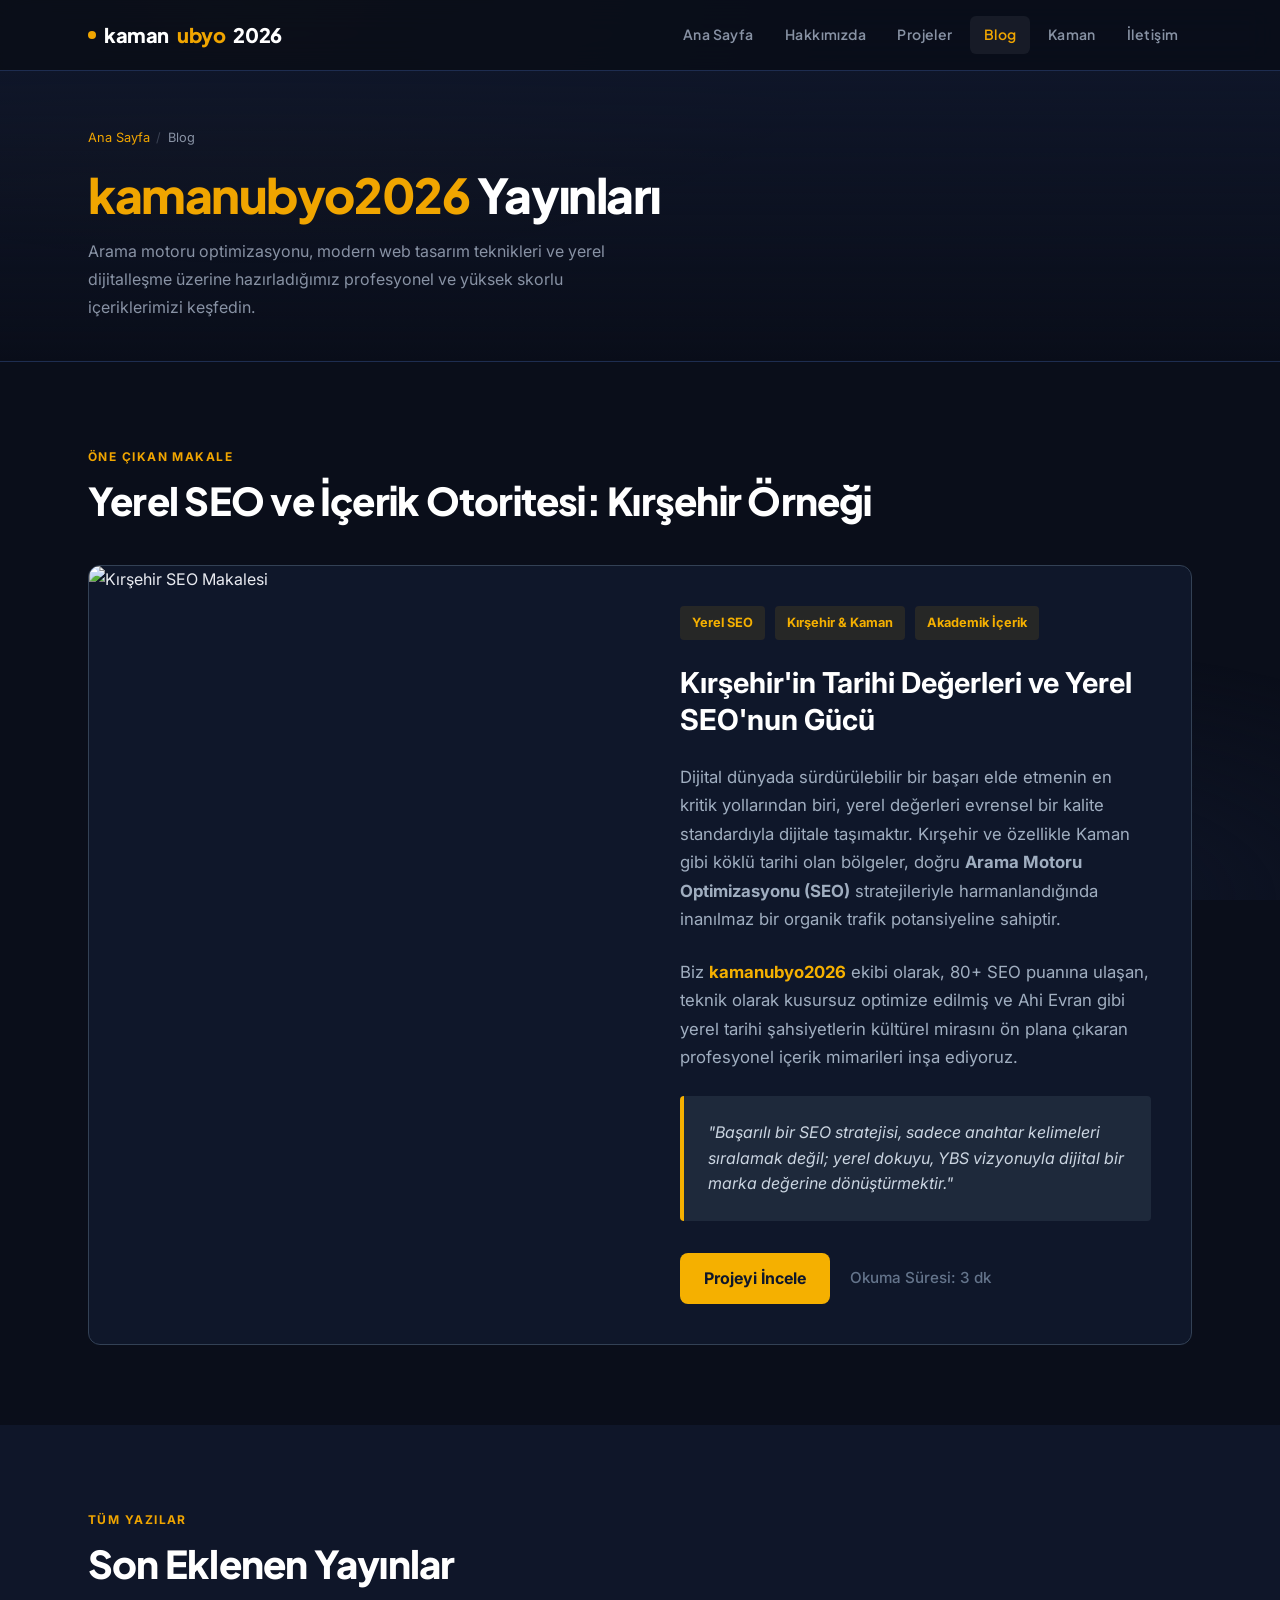
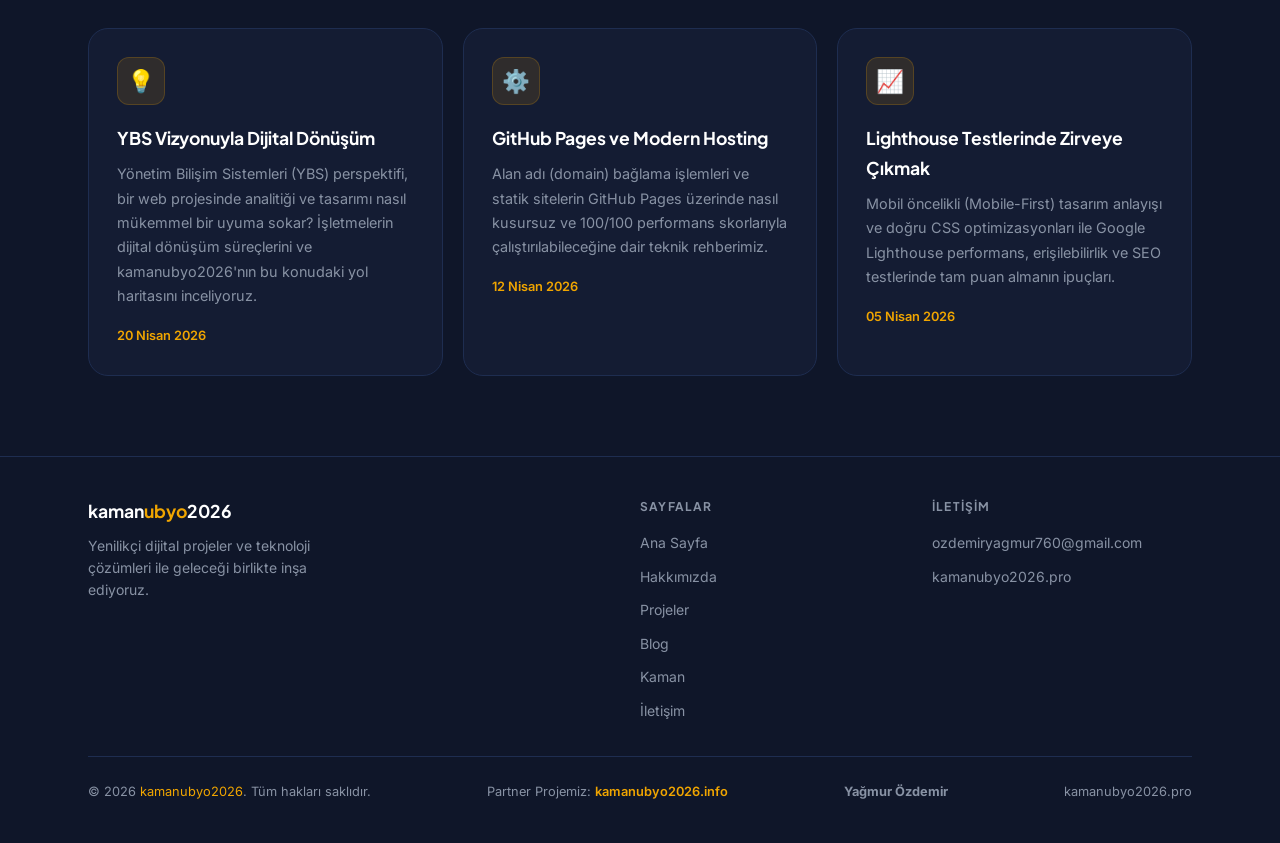
==== commit 87ced780: "Update blog.html" ====
--- a/blog.html
+++ b/blog.html
@@ -32,7 +32,10 @@
   <link rel="icon" type="image/svg+xml" href="data:image/svg+xml,%3Csvg xmlns='http://www.w3.org/2000/svg' viewBox='0 0 32 32'%3E%3Crect width='32' height='32' rx='6' fill='%23f0a500'/%3E%3Ctext x='16' y='22' text-anchor='middle' font-family='sans-serif' font-weight='800' font-size='16' fill='%230a0e1a'%3EK%3C/text%3E%3C/svg%3E" />
 
   <link rel="stylesheet" href="style.css" />
-
+  <link rel="icon" type="image/svg+xml" href="data:image/svg+xml,%3Csvg xmlns='http://www.w3.org/2000/svg' viewBox='0 0 32 32'%3E%3Crect width='32' height='32' rx='6' fill='%23f0a500'/%3E%3Ctext x='16' y='22' text-anchor='middle' font-family='sans-serif' font-weight='800' font-size='16' fill='%230a0e1a'%3EK%3C/text%3E%3C/svg%3E" />
+
+  <link rel="apple-touch-icon" sizes="512x512" href="icon-512.png" />
+  <link rel="icon" type="image/png" sizes="512x512" href="icon-512.png" />
   <script type="application/ld+json">
   {
     "@context": "https://schema.org",
@@ -99,6 +102,7 @@
           <a href="hakkimizda.html"  class="nav-link">Hakkımızda</a>
           <a href="projeler.html"    class="nav-link">Projeler</a>
           <a href="blog.html"        class="nav-link" aria-current="page" >Blog</a>
+          <a href="kaman.html" class="nav-link">Kaman</a>
           <a href="iletisim.html"    class="nav-link">İletişim</a>
         </nav>
       </div>
@@ -227,6 +231,7 @@
             <li><a href="hakkimizda.html">Hakkımızda</a></li>
             <li><a href="projeler.html">Projeler</a></li>
             <li><a href="blog.html">Blog</a></li>
+            <li><a href="kaman.html">Kaman</a></li>
             <li><a href="iletisim.html">İletişim</a></li>
           </ul>
         </nav>
@@ -258,4 +263,4 @@
     });
   </script>
 </body>
-</html>+</html>
